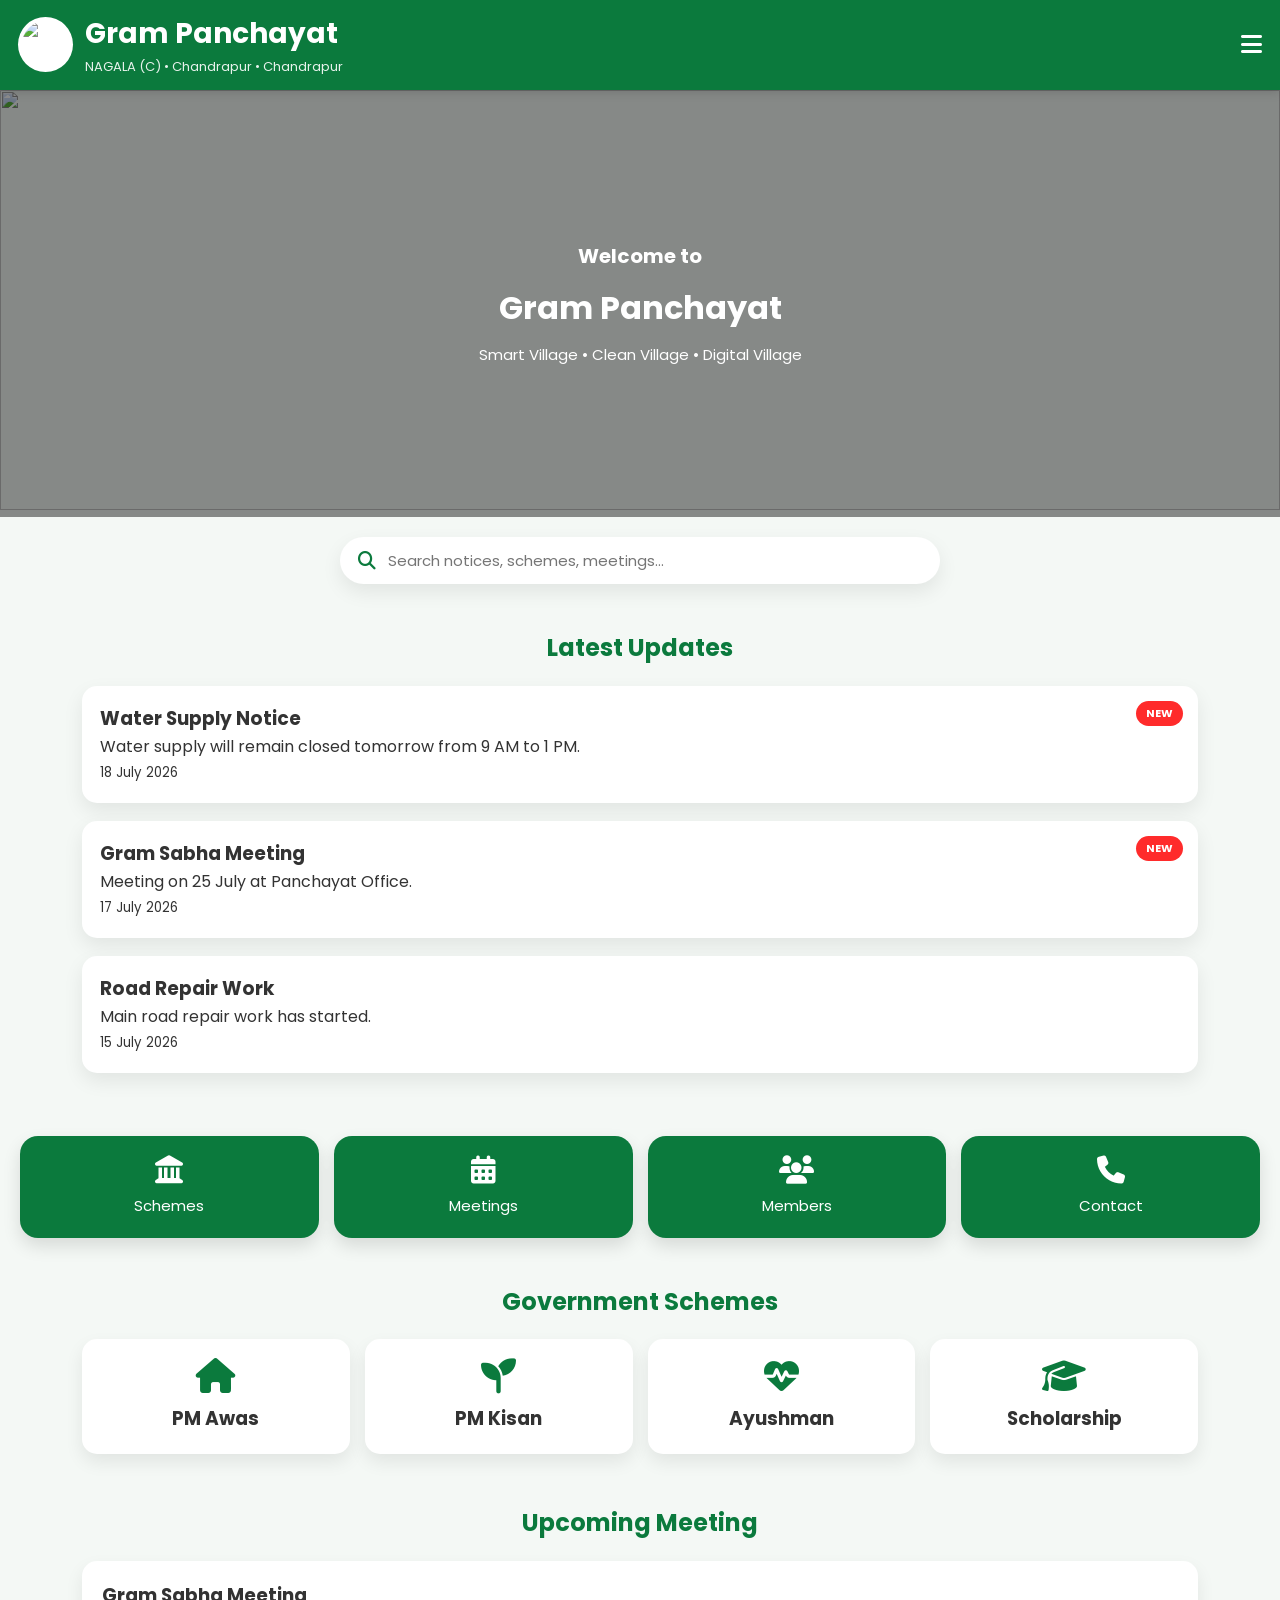
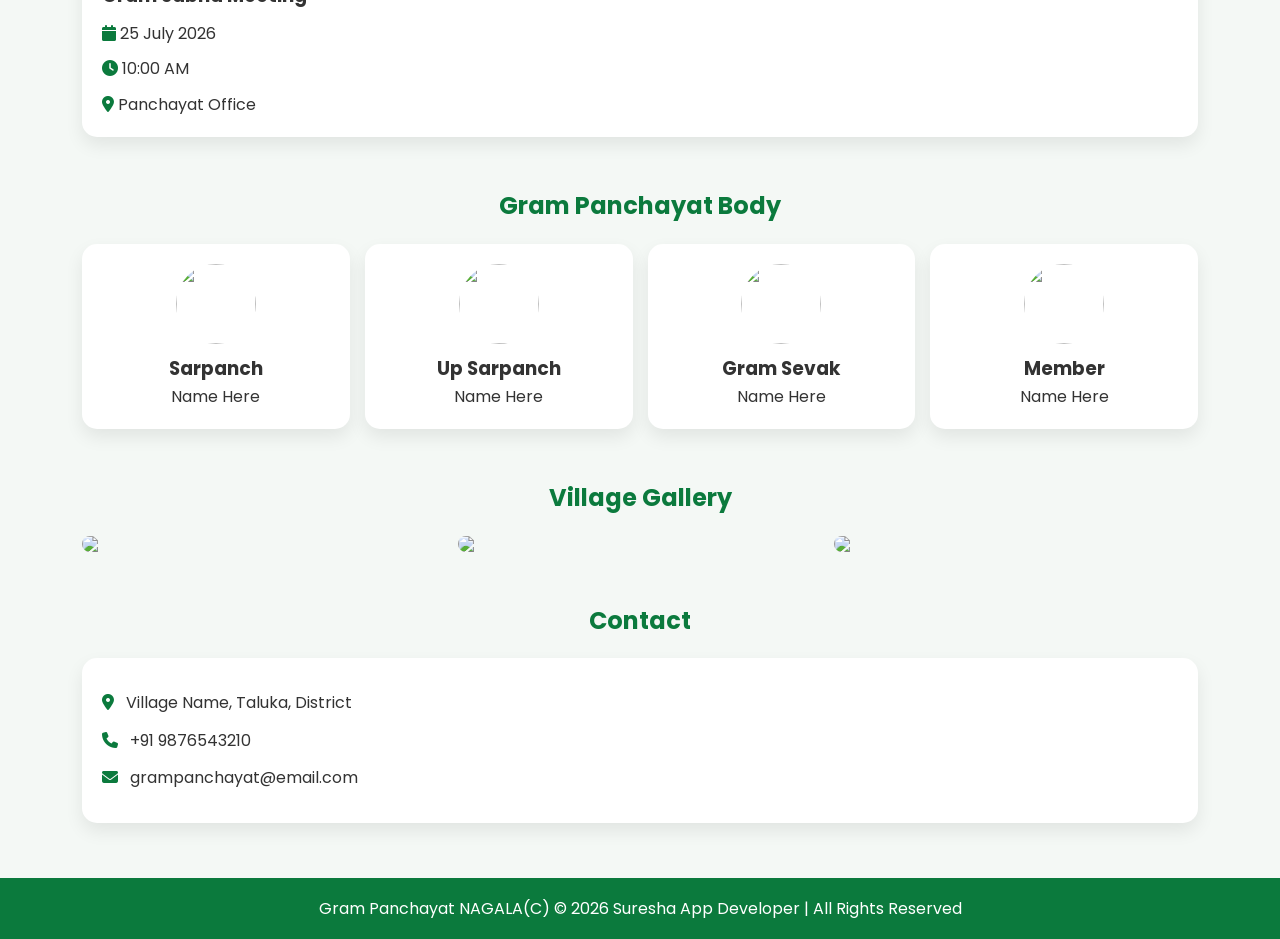
==== index.html @ e5e75453 "Add files via upload" ====
<!DOCTYPE html>
<html lang="en">
<head>
    <meta charset="UTF-8">
    <meta name="viewport" content="width=device-width, initial-scale=1.0">
    <title>Gram Panchayat</title>

    <!-- Google Font -->
    <link href="https://fonts.googleapis.com/css2?family=Poppins:wght@300;400;500;600;700&display=swap" rel="stylesheet">

    <!-- Font Awesome -->
    <link rel="stylesheet"
    href="https://cdnjs.cloudflare.com/ajax/libs/font-awesome/6.6.0/css/all.min.css">

    <!-- CSS -->
    <link rel="stylesheet" href="style.css">
</head>

<body>

<!-- ================= HEADER ================= -->

<header>

<div class="logo-area">

<img src="images/logo.png" alt="Logo">

<div>

<h1>Gram Panchayat</h1>

<p>NAGALA (C) • Chandrapur • Chandrapur</p>

</div>

</div>

<div class="menu-btn">

<i class="fas fa-bars"></i>

</div>

</header>

<!-- ================= MENU ================= -->

<nav class="menu">

<a href="#">Home</a>

<a href="#updates">Updates</a>

<a href="#schemes">Schemes</a>

<a href="#meetings">Meetings</a>

<a href="#members">Members</a>

<a href="#gallery">Gallery</a>

<a href="#contact">Contact</a>

</nav>

<!-- ================= SLIDER ================= -->

<section class="slider">

<div class="slide active">

<img src="images/banner1.jpg">

<div class="overlay">

<h2>Welcome to</h2>

<h1>Gram Panchayat</h1>

<p>Smart Village • Clean Village • Digital Village</p>

</div>

</div>

<div class="slide">

<img src="images/banner2.jpg">

<div class="overlay">

<h2>Development For Everyone</h2>

<p>Together We Build Our Village</p>

</div>

</div>

</section>




<!-- Search Box -->

<div class="search-box">

    <i class="fa-solid fa-magnifying-glass"></i>

    <input
        type="text"
        id="searchInput"
        placeholder="Search notices, schemes, meetings..."
    >

</div>



<!-- ================= UPDATES ================= -->

<section id="updates" class="section">

<h2>Latest Updates</h2>

<div class="card">

<span class="new">NEW</span>

<h3>Water Supply Notice</h3>

<p>Water supply will remain closed tomorrow from 9 AM to 1 PM.</p>

<small>18 July 2026</small>

</div>

<div class="card">

<span class="new">NEW</span>

<h3>Gram Sabha Meeting</h3>

<p>Meeting on 25 July at Panchayat Office.</p>

<small>17 July 2026</small>

</div>

<div class="card">

<h3>Road Repair Work</h3>

<p>Main road repair work has started.</p>

<small>15 July 2026</small>

</div>

</section>

<!-- ================= QUICK ================= -->

<section class="quick">

<a href="#schemes">

<i class="fa-solid fa-landmark"></i>

<span>Schemes</span>

</a>

<a href="#meetings">

<i class="fa-solid fa-calendar-days"></i>

<span>Meetings</span>

</a>

<a href="#members">

<i class="fa-solid fa-users"></i>

<span>Members</span>

</a>

<a href="#contact">

<i class="fa-solid fa-phone"></i>

<span>Contact</span>

</a>

</section>

<!-- ================= SCHEMES ================= -->

<section id="schemes" class="section">

<h2>Government Schemes</h2>

<div class="scheme-grid">

<div class="scheme">

<i class="fa-solid fa-house"></i>

<h3>PM Awas</h3>

</div>

<div class="scheme">

<i class="fa-solid fa-seedling"></i>

<h3>PM Kisan</h3>

</div>

<div class="scheme">

<i class="fa-solid fa-heart-pulse"></i>

<h3>Ayushman</h3>

</div>

<div class="scheme">

<i class="fa-solid fa-graduation-cap"></i>

<h3>Scholarship</h3>

</div>

</div>

</section>

<!-- ================= MEETING ================= -->

<section id="meetings" class="section">

<h2>Upcoming Meeting</h2>

<div class="meeting">

<h3>Gram Sabha Meeting</h3>

<p><i class="fa-solid fa-calendar"></i> 25 July 2026</p>

<p><i class="fa-solid fa-clock"></i> 10:00 AM</p>

<p><i class="fa-solid fa-location-dot"></i> Panchayat Office</p>

</div>

</section>

<!-- ================= MEMBERS ================= -->

<section id="members" class="section">

<h2>Gram Panchayat Body</h2>

<div class="member-grid">

<div class="member">

<img src="images/person.png">

<h3>Sarpanch</h3>

<p>Name Here</p>

</div>

<div class="member">

<img src="images/person.png">

<h3>Up Sarpanch</h3>

<p>Name Here</p>

</div>

<div class="member">

<img src="images/person.png">

<h3>Gram Sevak</h3>

<p>Name Here</p>

</div>

<div class="member">

<img src="images/person.png">

<h3>Member</h3>

<p>Name Here</p>

</div>

</div>

</section>

<!-- ================= GALLERY ================= -->

<section id="gallery" class="section">

<h2>Village Gallery</h2>

<div class="gallery">

<img src="images/village.jpg">

<img src="images/banner1.jpg">

<img src="images/banner2.jpg">

</div>

</section>

<!-- ================= CONTACT ================= -->

<section id="contact" class="section">

<h2>Contact</h2>

<div class="contact">

<p>

<i class="fa-solid fa-location-dot"></i>

Village Name, Taluka, District

</p>

<p>

<i class="fa-solid fa-phone"></i>

+91 9876543210

</p>

<p>

<i class="fa-solid fa-envelope"></i>

grampanchayat@email.com

</p>

</div>

</section>

<!-- ================= FOOTER ================= -->

<footer>

<p>
    Gram Panchayat NAGALA(C)

© 2026 Suresha App Developer | All Rights Reserved

</p>

</footer>

<!-- Scroll Top -->

<button id="topBtn">

<i class="fa-solid fa-arrow-up"></i>

</button>

<script src="script.js"></script>

</body>
</html>
---- style.css ----
/* ===========================
   GOOGLE FONT & RESET
=========================== */

*{
    margin:0;
    padding:0;
    box-sizing:border-box;
    font-family:'Poppins',sans-serif;
    scroll-behavior:smooth;
}

body{
    background:#f4f8f5;
    color:#333;
    line-height:1.6;
}

/* ===========================
   HEADER
=========================== */

header{
    position:sticky;
    top:0;
    background:#0b7a3d;
    color:#fff;
    display:flex;
    justify-content:space-between;
    align-items:center;
    padding:12px 18px;
    z-index:1000;
    box-shadow:0 2px 10px rgba(0,0,0,.15);
}

.logo-area{
    display:flex;
    align-items:center;
    gap:12px;
}

.logo-area img{
    width:55px;
    height:55px;
    border-radius:50%;
    background:#fff;
    padding:4px;
}

.logo-area h1{
    font-size:22px;
    font-weight:700;
}

.logo-area p{
    font-size:13px;
    opacity:.9;
}

.menu-btn{
    font-size:24px;
    cursor:pointer;
}

/* ===========================
   MENU
=========================== */

.menu{
    display:none;
    background:#fff;
    box-shadow:0 5px 20px rgba(0,0,0,.15);
}

.menu a{
    display:block;
    padding:15px;
    text-decoration:none;
    color:#333;
    border-bottom:1px solid #eee;
    transition:.3s;
}

.menu a:hover{
    background:#0b7a3d;
    color:#fff;
}

/* JS ke through ye class add hogi */
.menu.show{
    display:block;
}

/* ===========================
   SLIDER
=========================== */

.slider{
    position:relative;
    overflow:hidden;
}

.slide{
    display:none;
}

.slide.active{
    display:block;
}

.slide img{
    width:100%;
    height:240px;
    object-fit:cover;
}

.overlay{
    position:absolute;
    left:0;
    right:0;
    top:0;
    bottom:0;
    background:rgba(0,0,0,.45);
    display:flex;
    flex-direction:column;
    justify-content:center;
    align-items:center;
    color:#fff;
    text-align:center;
    padding:20px;
}

.overlay h1{
    font-size:32px;
    margin:10px 0;
}

.overlay h2{
    font-size:20px;
}

.overlay p{
    font-size:15px;
}

/* ===========================
   SECTION
=========================== */

.section{
    padding:25px 18px;
}

.section h2{
    margin-bottom:18px;
    color:#0b7a3d;
    text-align:center;
}

/* ===========================
   CARD
=========================== */

.card{
    background:#fff;
    padding:18px;
    border-radius:15px;
    margin-bottom:18px;
    box-shadow:0 8px 20px rgba(0,0,0,.08);
    position:relative;
    transition:.3s;
}

.card:hover{
    transform:translateY(-4px);
}

.new{
    position:absolute;
    top:15px;
    right:15px;
    background:#ff2b2b;
    color:#fff;
    padding:4px 10px;
    border-radius:20px;
    font-size:11px;
    font-weight:bold;
}

/* ===========================
   QUICK SERVICES
=========================== */

.quick{
    display:grid;
    grid-template-columns:repeat(2,1fr);
    gap:15px;
    padding:20px;
}

.quick a{
    background:#0b7a3d;
    color:#fff;
    text-decoration:none;
    padding:20px;
    border-radius:18px;
    text-align:center;
    box-shadow:0 8px 18px rgba(0,0,0,.12);
    transition:.3s;
}

.quick a:hover{
    transform:translateY(-5px);
}

.quick i{
    font-size:28px;
    margin-bottom:10px;
}

.quick span{
    display:block;
    font-size:15px;
}

/* ===========================
   SCHEMES
=========================== */

.scheme-grid{
    display:grid;
    grid-template-columns:repeat(2,1fr);
    gap:15px;
}

.scheme{
    background:#fff;
    border-radius:15px;
    padding:20px;
    text-align:center;
    box-shadow:0 8px 18px rgba(0,0,0,.08);
}

.scheme i{
    font-size:35px;
    color:#0b7a3d;
    margin-bottom:10px;
}

/* ===========================
   MEETING
=========================== */

.meeting{
    background:#fff;
    padding:20px;
    border-radius:15px;
    box-shadow:0 8px 18px rgba(0,0,0,.08);
}

.meeting p{
    margin-top:10px;
}

.meeting i{
    color:#0b7a3d;
}

/* ===========================
   MEMBERS
=========================== */

.member-grid{
    display:grid;
    grid-template-columns:repeat(2,1fr);
    gap:15px;
}

.member{
    background:#fff;
    border-radius:15px;
    text-align:center;
    padding:20px;
    box-shadow:0 8px 18px rgba(0,0,0,.08);
}

.member img{
    width:80px;
    height:80px;
    border-radius:50%;
    object-fit:cover;
    margin-bottom:10px;
}

/* ===========================
   GALLERY
=========================== */

.gallery{
    display:grid;
    grid-template-columns:repeat(2,1fr);
    gap:12px;
}

.gallery img{
    width:100%;
    border-radius:15px;
    object-fit:cover;
}

/* ===========================
   CONTACT
=========================== */

.contact{
    background:#fff;
    border-radius:15px;
    padding:20px;
    box-shadow:0 8px 18px rgba(0,0,0,.08);
}

.contact p{
    margin:12px 0;
}

.contact i{
    color:#0b7a3d;
    margin-right:8px;
}

/* ===========================
   FOOTER
=========================== */

footer{
    background:#0b7a3d;
    color:#fff;
    text-align:center;
    padding:18px;
    margin-top:30px;
}

/* ===========================
   TOP BUTTON
=========================== */

#topBtn{
    position:fixed;
    bottom:20px;
    right:20px;
    width:45px;
    height:45px;
    border:none;
    border-radius:50%;
    background:#0b7a3d;
    color:#fff;
    cursor:pointer;
    display:none;
    font-size:18px;
    box-shadow:0 6px 15px rgba(0,0,0,.25);
}

/* ===========================
   DESKTOP
=========================== */

@media(min-width:768px){

.logo-area h1{
    font-size:28px;
}

.slider img{
    height:420px;
}

.quick{
    grid-template-columns:repeat(4,1fr);
}

.scheme-grid{
    grid-template-columns:repeat(4,1fr);
}

.member-grid{
    grid-template-columns:repeat(4,1fr);
}

.gallery{
    grid-template-columns:repeat(3,1fr);
}

.section{
    width:90%;
    margin:auto;
}

}


/* ===========================
   SEARCH BOX
=========================== */

.search-box{

    width:90%;
    max-width:600px;

    margin:20px auto;

    background:#fff;

    display:flex;

    align-items:center;

    border-radius:50px;

    padding:12px 18px;

    box-shadow:0 8px 20px rgba(0,0,0,.08);

}

.search-box i{

    color:#0b7a3d;

    font-size:18px;

    margin-right:12px;

}

.search-box input{

    border:none;

    outline:none;

    width:100%;

    font-size:15px;

    background:transparent;

}
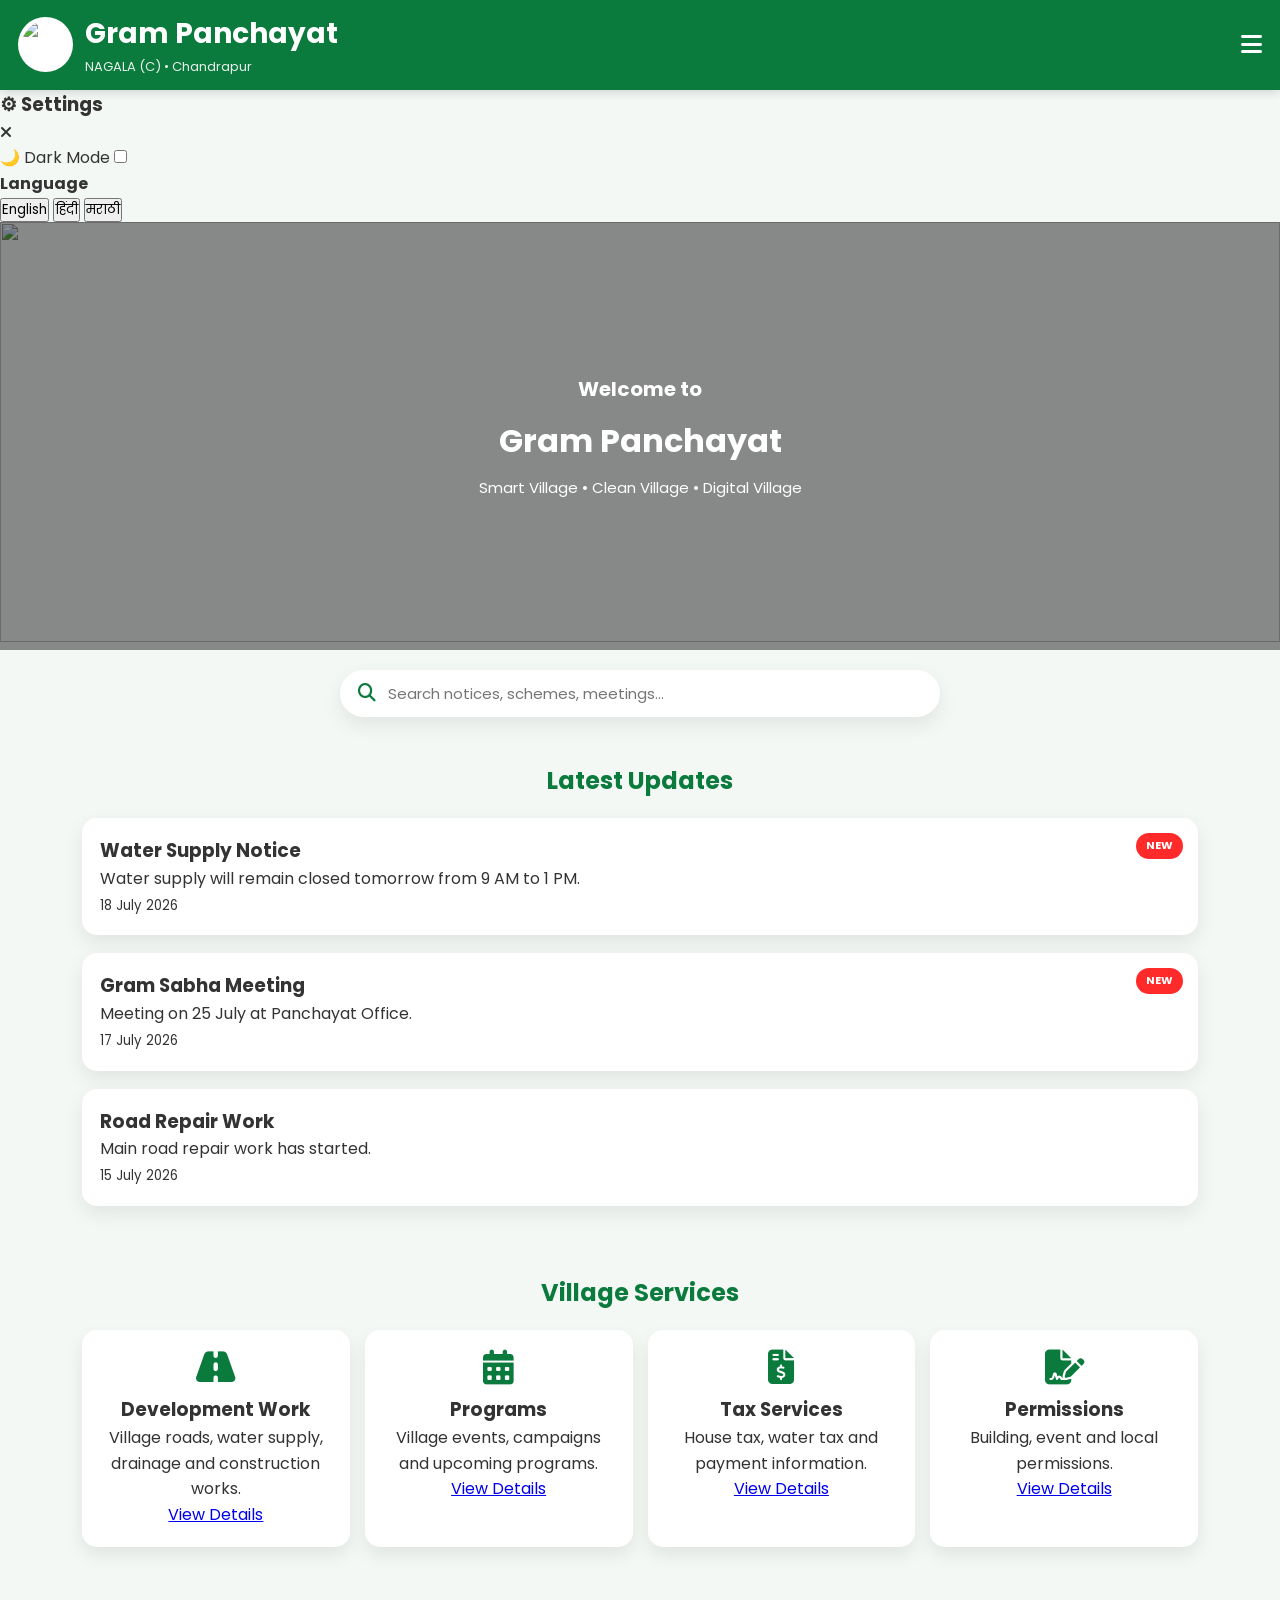
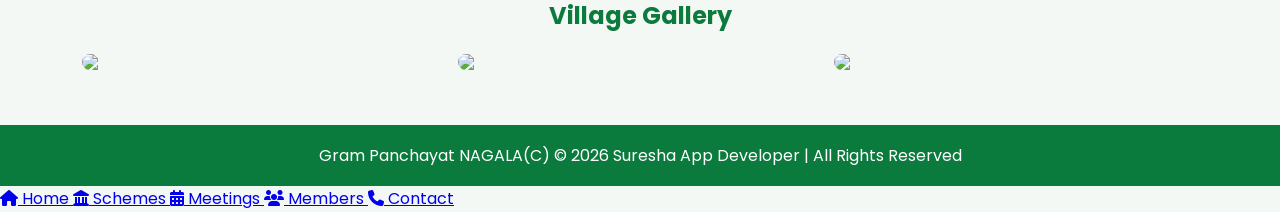
==== commit 0186c065: "Implement settings panel with dark mode feature Added a settings panel with dark mode and language o" ====
--- a/index.html
+++ b/index.html
@@ -30,39 +30,118 @@
 
 <h1>Gram Panchayat</h1>
 
-<p>NAGALA (C) • Chandrapur • Chandrapur</p>
-
-</div>
-
-</div>
-
-<div class="menu-btn">
-
-<i class="fas fa-bars"></i>
+<p>NAGALA (C) • Chandrapur</p>
+
+</div>
+
+</div>
+
+<div class="menu-btn" onclick="openSettings()">
+
+<i class="fa-solid fa-bars"></i>
 
 </div>
 
 </header>
 
-<!-- ================= MENU ================= -->
-
-<nav class="menu">
-
-<a href="#">Home</a>
-
-<a href="#updates">Updates</a>
-
-<a href="#schemes">Schemes</a>
-
-<a href="#meetings">Meetings</a>
-
-<a href="#members">Members</a>
-
-<a href="#gallery">Gallery</a>
-
-<a href="#contact">Contact</a>
-
-</nav>
+
+
+<!-- SETTINGS PANEL -->
+
+<div id="settingsPanel" class="settings-panel">
+
+
+<div class="settings-header">
+
+<h3>
+⚙ Settings
+</h3>
+
+
+<i onclick="closeSettings()" 
+class="fa-solid fa-xmark"></i>
+
+
+</div>
+
+
+
+
+<!-- DARK MODE -->
+
+
+<div class="setting-item">
+
+
+<span>
+🌙 Dark Mode
+</span>
+
+
+<label class="switch">
+
+
+<input 
+type="checkbox"
+id="darkToggle">
+
+
+<span class="slider-round"></span>
+
+
+</label>
+
+
+</div>
+
+
+
+
+
+<!-- LANGUAGE -->
+
+
+<div class="setting-item">
+
+
+<h4>
+Language
+</h4>
+
+
+
+<button onclick="changeLanguage('en')">
+
+English
+
+</button>
+
+
+
+<button onclick="changeLanguage('hi')">
+
+हिंदी
+
+</button>
+
+
+
+
+<button onclick="changeLanguage('mr')">
+
+मराठी
+
+</button>
+
+
+
+</div>
+
+
+
+</div>
+
+
 
 <!-- ================= SLIDER ================= -->
 
@@ -161,213 +240,116 @@
 
 </section>
 
-<!-- ================= QUICK ================= -->
-
-<section class="quick">
-
-<a href="#schemes">
-
-<i class="fa-solid fa-landmark"></i>
-
-<span>Schemes</span>
-
-</a>
-
-<a href="#meetings">
+
+
+<!-- ================= VILLAGE SERVICES ================= -->
+
+<section class="section">
+
+<h2>Village Services</h2>
+
+
+<div class="scheme-grid">
+
+
+<div class="scheme">
+
+<i class="fa-solid fa-road"></i>
+
+<h3>Development Work</h3>
+
+<p>
+Village roads, water supply, drainage and construction works.
+</p>
+
+<a href="work.html">
+View Details
+</a>
+
+</div>
+
+
+
+<div class="scheme">
 
 <i class="fa-solid fa-calendar-days"></i>
 
-<span>Meetings</span>
-
-</a>
-
-<a href="#members">
-
-<i class="fa-solid fa-users"></i>
-
-<span>Members</span>
-
-</a>
-
-<a href="#contact">
-
-<i class="fa-solid fa-phone"></i>
-
-<span>Contact</span>
-
-</a>
+<h3>Programs</h3>
+
+<p>
+Village events, campaigns and upcoming programs.
+</p>
+
+<a href="programs.html">
+View Details
+</a>
+
+</div>
+
+
+
+
+<div class="scheme">
+
+<i class="fa-solid fa-file-invoice-dollar"></i>
+
+<h3>Tax Services</h3>
+
+<p>
+House tax, water tax and payment information.
+</p>
+
+<a href="tax.html">
+View Details
+</a>
+
+</div>
+
+
+
+
+<div class="scheme">
+
+<i class="fa-solid fa-file-signature"></i>
+
+<h3>Permissions</h3>
+
+<p>
+Building, event and local permissions.
+</p>
+
+<a href="permission.html">
+View Details
+</a>
+
+</div>
+
+
+
+</div>
 
 </section>
 
-<!-- ================= SCHEMES ================= -->
-
-<section id="schemes" class="section">
-
-<h2>Government Schemes</h2>
-
-<div class="scheme-grid">
-
-<div class="scheme">
-
-<i class="fa-solid fa-house"></i>
-
-<h3>PM Awas</h3>
-
-</div>
-
-<div class="scheme">
-
-<i class="fa-solid fa-seedling"></i>
-
-<h3>PM Kisan</h3>
-
-</div>
-
-<div class="scheme">
-
-<i class="fa-solid fa-heart-pulse"></i>
-
-<h3>Ayushman</h3>
-
-</div>
-
-<div class="scheme">
-
-<i class="fa-solid fa-graduation-cap"></i>
-
-<h3>Scholarship</h3>
-
-</div>
+
+<!-- ================= GALLERY ================= -->
+
+<section id="gallery" class="section">
+
+<h2>Village Gallery</h2>
+
+<div class="gallery">
+
+<img src="images/village.jpg">
+
+<img src="images/banner1.jpg">
+
+<img src="images/banner2.jpg">
 
 </div>
 
 </section>
 
-<!-- ================= MEETING ================= -->
-
-<section id="meetings" class="section">
-
-<h2>Upcoming Meeting</h2>
-
-<div class="meeting">
-
-<h3>Gram Sabha Meeting</h3>
-
-<p><i class="fa-solid fa-calendar"></i> 25 July 2026</p>
-
-<p><i class="fa-solid fa-clock"></i> 10:00 AM</p>
-
-<p><i class="fa-solid fa-location-dot"></i> Panchayat Office</p>
-
-</div>
-
-</section>
-
-<!-- ================= MEMBERS ================= -->
-
-<section id="members" class="section">
-
-<h2>Gram Panchayat Body</h2>
-
-<div class="member-grid">
-
-<div class="member">
-
-<img src="images/person.png">
-
-<h3>Sarpanch</h3>
-
-<p>Name Here</p>
-
-</div>
-
-<div class="member">
-
-<img src="images/person.png">
-
-<h3>Up Sarpanch</h3>
-
-<p>Name Here</p>
-
-</div>
-
-<div class="member">
-
-<img src="images/person.png">
-
-<h3>Gram Sevak</h3>
-
-<p>Name Here</p>
-
-</div>
-
-<div class="member">
-
-<img src="images/person.png">
-
-<h3>Member</h3>
-
-<p>Name Here</p>
-
-</div>
-
-</div>
-
-</section>
-
-<!-- ================= GALLERY ================= -->
-
-<section id="gallery" class="section">
-
-<h2>Village Gallery</h2>
-
-<div class="gallery">
-
-<img src="images/village.jpg">
-
-<img src="images/banner1.jpg">
-
-<img src="images/banner2.jpg">
-
-</div>
-
-</section>
-
-<!-- ================= CONTACT ================= -->
-
-<section id="contact" class="section">
-
-<h2>Contact</h2>
-
-<div class="contact">
-
-<p>
-
-<i class="fa-solid fa-location-dot"></i>
-
-Village Name, Taluka, District
-
-</p>
-
-<p>
-
-<i class="fa-solid fa-phone"></i>
-
-+91 9876543210
-
-</p>
-
-<p>
-
-<i class="fa-solid fa-envelope"></i>
-
-grampanchayat@email.com
-
-</p>
-
-</div>
-
-</section>
+
 
 <!-- ================= FOOTER ================= -->
 
@@ -392,5 +374,36 @@
 
 <script src="script.js"></script>
 
+
+<!-- Bottom Navigation -->
+
+<nav class="bottom-nav">
+
+<a href="index.html">
+<i class="fa-solid fa-house"></i>
+<span>Home</span>
+</a>
+
+<a href="schemes.html">
+<i class="fa-solid fa-landmark"></i>
+<span>Schemes</span>
+</a>
+
+<a href="meetings.html">
+<i class="fa-solid fa-calendar-days"></i>
+<span>Meetings</span>
+</a>
+
+<a href="members.html">
+<i class="fa-solid fa-users"></i>
+<span>Members</span>
+</a>
+
+<a href="contact.html">
+<i class="fa-solid fa-phone"></i>
+<span>Contact</span>
+</a>
+
+</nav>
 </body>
-</html>+</html>
